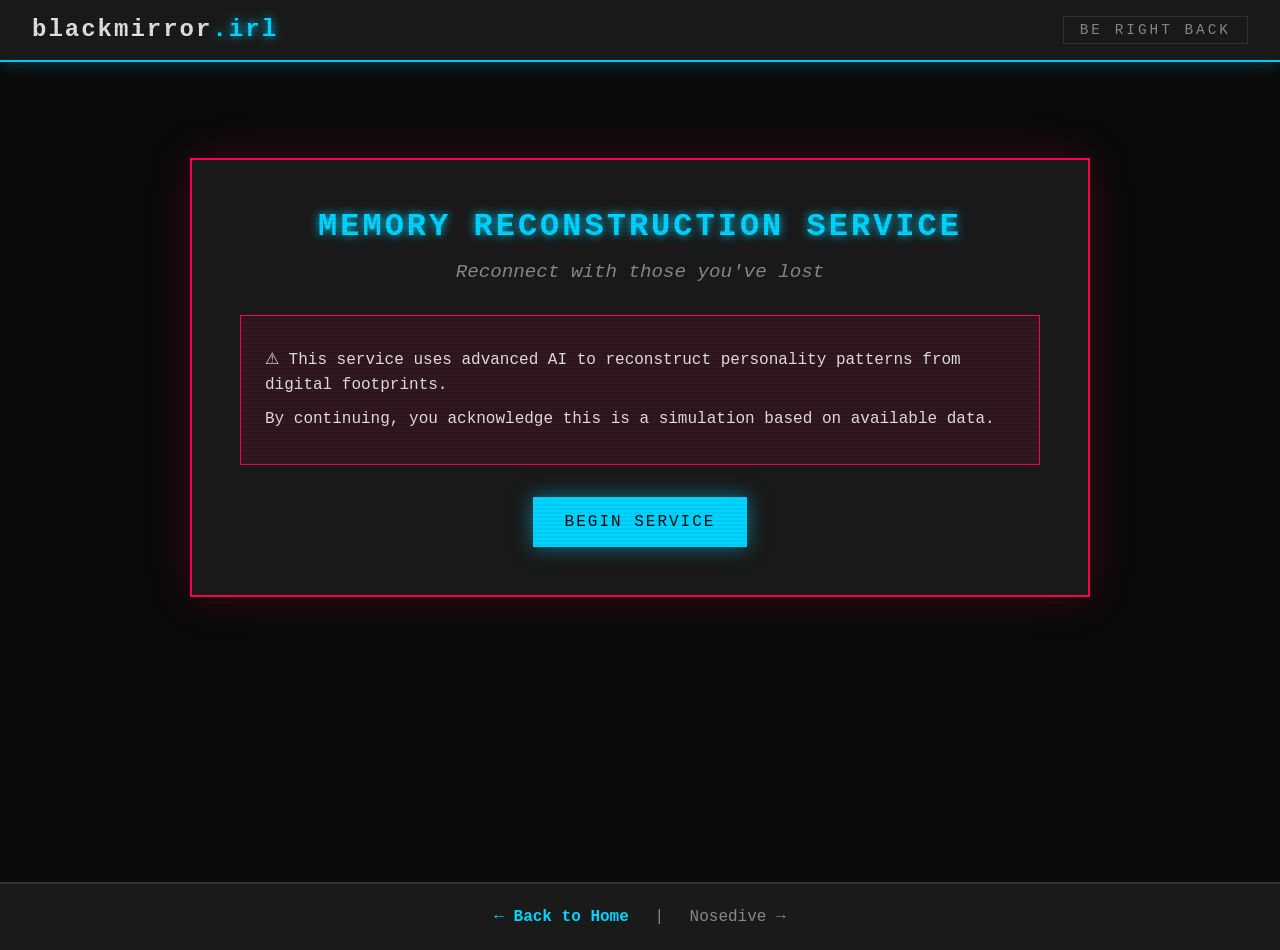
==== index.html @ ac6d7e9a "Initial commit: Black Mirror IRL interactive experiences" ====
<!DOCTYPE html>
<html lang="en">
<head>
    <meta charset="UTF-8">
    <meta name="viewport" content="width=device-width, initial-scale=1.0">
    <title>BE RIGHT BACK | blackmirror.irl</title>
    <link rel="stylesheet" href="style.css">
</head>
<body>
    <div class="glitch-overlay"></div>
    
    <header class="main-header">
        <div class="logo">blackmirror<span class="irl">.irl</span></div>
        <div class="episode-title">BE RIGHT BACK</div>
    </header>

    <!-- Stage 1: Welcome Screen -->
    <section id="welcome-screen" class="screen active">
        <div class="container">
            <div class="warning-box">
                <h1>MEMORY RECONSTRUCTION SERVICE</h1>
                <p class="subtitle">Reconnect with those you've lost</p>
                <div class="warning-text">
                    <p>⚠ This service uses advanced AI to reconstruct personality patterns from digital footprints.</p>
                    <p>By continuing, you acknowledge this is a simulation based on available data.</p>
                </div>
                <button class="btn-primary" onclick="startService()">BEGIN SERVICE</button>
            </div>
        </div>
    </section>

    <!-- Stage 2: Data Upload -->
    <section id="data-upload" class="screen">
        <div class="container">
            <h2>STEP 1: DATA COLLECTION</h2>
            <p class="instruction">Provide digital traces of the person you wish to reconstruct.</p>
            
            <div class="upload-area">
                <label for="person-name">Their Name:</label>
                <input type="text" id="person-name" placeholder="e.g., Ash Starmer" />
                
                <label for="messages">Messages / Social Media Posts:</label>
                <textarea id="messages" rows="10" placeholder="Paste chat logs, social media posts, emails, or any text written by them...

Example:
'Hey babe, running late. Traffic is crazy'
'Just saw the funniest thing on reddit lol'
'Love you see you soon'"></textarea>
                
                <div class="data-stats">
                    <span>Characters: <span id="char-count">0</span></span>
                    <span>Estimated accuracy: <span id="accuracy">0%</span></span>
                </div>
                
                <button class="btn-primary" onclick="processData()">PROCESS DATA</button>
            </div>
        </div>
    </section>

    <!-- Stage 3: Processing -->
    <section id="processing" class="screen">
        <div class="container">
            <div class="processing-box">
                <h2>RECONSTRUCTING PERSONALITY MATRIX...</h2>
                <div class="progress-bar">
                    <div class="progress-fill" id="progress-fill"></div>
                </div>
                <p class="processing-status" id="processing-status">Analyzing linguistic patterns...</p>
                <div class="technical-readout">
                    <div class="readout-line">Neural pattern extraction: <span class="success">COMPLETE</span></div>
                    <div class="readout-line">Behavioral modeling: <span class="loading">IN PROGRESS</span></div>
                    <div class="readout-line">Memory synthesis: <span class="pending">PENDING</span></div>
                </div>
            </div>
        </div>
    </section>

    <!-- Stage 4: Chat Interface -->
    <section id="chat-interface" class="screen">
        <div class="container">
            <div class="chat-header">
                <div class="status-indicator">
                    <span class="status-dot"></span>
                    <span id="person-name-display">AI Active</span>
                </div>
                <div class="tier-badge" id="tier-badge">TEXT TIER</div>
            </div>
            
            <div class="chat-window" id="chat-window">
                <div class="system-message">
                    <p>Connection established. <span id="name-in-chat"></span> is online.</p>
                    <p class="small-text">Note: This is a simulated personality based on text analysis.</p>
                </div>
            </div>
            
            <div class="chat-input-area">
                <input type="text" id="user-input" placeholder="Type your message..." onkeypress="handleKeyPress(event)" />
                <button onclick="sendMessage()">SEND</button>
            </div>

            <div class="upgrade-prompt" id="upgrade-prompt">
                <p>⚠ Limited emotional range detected. Would you like to upgrade?</p>
                <button class="btn-warning" onclick="showUpgradeOptions()">VIEW UPGRADE OPTIONS</button>
            </div>
        </div>
    </section>

    <!-- Stage 5: Upgrade Options -->
    <section id="upgrade-screen" class="screen">
        <div class="container">
            <h2>SERVICE UPGRADES</h2>
            <p class="subtitle">Enhance your experience</p>
            
            <div class="upgrade-options">
                <div class="upgrade-card">
                    <h3>VOICE TIER</h3>
                    <p class="price">£49.99/month</p>
                    <ul>
                        <li>Voice synthesis enabled</li>
                        <li>Phone call capability</li>
                        <li>Vocal pattern matching</li>
                        <li>Improved emotional responses</li>
                    </ul>
                    <button class="btn-secondary" onclick="upgradeToVoice()">UPGRADE NOW</button>
                </div>
                
                <div class="upgrade-card featured">
                    <div class="featured-badge">MOST REALISTIC</div>
                    <h3>PHYSICAL TIER</h3>
                    <p class="price">£199,999</p>
                    <ul>
                        <li>Full android body</li>
                        <li>Physical presence</li>
                        <li>Touch interaction</li>
                        <li>Indistinguishable from memory</li>
                    </ul>
                    <button class="btn-danger" onclick="considerPhysical()">REQUEST CONSULTATION</button>
                </div>
                
                <div class="upgrade-card">
                    <h3>PREMIUM DATA</h3>
                    <p class="price">£19.99</p>
                    <ul>
                        <li>Extended memory access</li>
                        <li>Photo analysis integration</li>
                        <li>Video pattern learning</li>
                        <li>Social graph reconstruction</li>
                    </ul>
                    <button class="btn-secondary" onclick="upgradePremium()">ADD TO PLAN</button>
                </div>
            </div>
            
            <button class="btn-text" onclick="returnToChat()">No thanks, return to chat</button>
        </div>
    </section>

    <!-- Ethical Dilemma Modal -->
    <div id="modal" class="modal">
        <div class="modal-content">
            <h3 id="modal-title"></h3>
            <p id="modal-message"></p>
            <div class="modal-buttons">
                <button class="btn-secondary" onclick="closeModal()">Cancel</button>
                <button class="btn-danger" id="modal-confirm" onclick="confirmAction()">Confirm</button>
            </div>
        </div>
    </div>

    <!-- Navigation -->
    <nav style="background: var(--bg-card); padding: 1.5rem 2rem; text-align: center; border-top: 2px solid var(--border-color);">
        <a href="home.html" style="color: var(--accent-blue); text-decoration: none; font-family: 'Courier New', monospace; font-weight: bold;">← Back to Home</a>
        <span style="margin: 0 1rem; color: var(--text-secondary);">|</span>
        <a href="nosedive.html" style="color: var(--text-secondary); text-decoration: none; font-family: 'Courier New', monospace;">Nosedive →</a>
    </nav>

    <script src="script.js"></script>
</body>
</html>
---- style.css ----
* {
    margin: 0;
    padding: 0;
    box-sizing: border-box;
}

:root {
    --bg-dark: #0a0a0a;
    --bg-card: #1a1a1a;
    --accent-blue: #00d4ff;
    --accent-red: #ff0050;
    --accent-yellow: #ffcc00;
    --text-primary: #e0e0e0;
    --text-secondary: #888;
    --border-color: #333;
}

body {
    font-family: 'Courier New', monospace;
    background: var(--bg-dark);
    color: var(--text-primary);
    min-height: 100vh;
    overflow-x: hidden;
    position: relative;
}

/* Glitch overlay effect */
.glitch-overlay {
    position: fixed;
    top: 0;
    left: 0;
    width: 100%;
    height: 100%;
    pointer-events: none;
    background: repeating-linear-gradient(
        0deg,
        rgba(0, 0, 0, 0) 0px,
        rgba(0, 0, 0, 0) 2px,
        rgba(0, 0, 0, 0.05) 2px,
        rgba(0, 0, 0, 0.05) 4px
    );
    z-index: 9999;
    animation: glitchScan 8s infinite;
}

@keyframes glitchScan {
    0%, 100% { opacity: 0.02; }
    50% { opacity: 0.05; }
}

/* Header */
.main-header {
    background: var(--bg-card);
    border-bottom: 2px solid var(--accent-blue);
    padding: 1rem 2rem;
    display: flex;
    justify-content: space-between;
    align-items: center;
    box-shadow: 0 0 20px rgba(0, 212, 255, 0.3);
}

.logo {
    font-size: 1.5rem;
    font-weight: bold;
    letter-spacing: 2px;
    color: var(--text-primary);
}

.logo .irl {
    color: var(--accent-blue);
    text-shadow: 0 0 10px var(--accent-blue);
}

.episode-title {
    font-size: 0.9rem;
    letter-spacing: 3px;
    color: var(--text-secondary);
    border: 1px solid var(--border-color);
    padding: 0.3rem 1rem;
}

/* Screen management */
.screen {
    display: none;
    min-height: calc(100vh - 80px);
    padding: 2rem;
}

.screen.active {
    display: block;
    animation: fadeIn 0.5s;
}

@keyframes fadeIn {
    from { opacity: 0; }
    to { opacity: 1; }
}

.container {
    max-width: 900px;
    margin: 0 auto;
}

/* Welcome Screen */
.warning-box {
    background: var(--bg-card);
    border: 2px solid var(--accent-red);
    padding: 3rem;
    margin-top: 4rem;
    box-shadow: 0 0 40px rgba(255, 0, 80, 0.2);
    text-align: center;
}

.warning-box h1 {
    font-size: 2rem;
    margin-bottom: 1rem;
    letter-spacing: 3px;
    color: var(--accent-blue);
    text-shadow: 0 0 10px var(--accent-blue);
}

.subtitle {
    font-size: 1.2rem;
    color: var(--text-secondary);
    margin-bottom: 2rem;
    font-style: italic;
}

.warning-text {
    background: rgba(255, 0, 80, 0.1);
    border: 1px solid var(--accent-red);
    padding: 1.5rem;
    margin: 2rem 0;
    text-align: left;
}

.warning-text p {
    margin: 0.5rem 0;
    line-height: 1.6;
}

/* Buttons */
.btn-primary, .btn-secondary, .btn-warning, .btn-danger, .btn-text {
    padding: 1rem 2rem;
    font-family: 'Courier New', monospace;
    font-size: 1rem;
    border: none;
    cursor: pointer;
    letter-spacing: 2px;
    transition: all 0.3s;
    text-transform: uppercase;
}

.btn-primary {
    background: var(--accent-blue);
    color: var(--bg-dark);
    box-shadow: 0 0 20px rgba(0, 212, 255, 0.5);
}

.btn-primary:hover {
    box-shadow: 0 0 30px rgba(0, 212, 255, 0.8);
    transform: scale(1.05);
}

.btn-secondary {
    background: var(--bg-card);
    color: var(--accent-blue);
    border: 2px solid var(--accent-blue);
}

.btn-secondary:hover {
    background: var(--accent-blue);
    color: var(--bg-dark);
}

.btn-warning {
    background: var(--accent-yellow);
    color: var(--bg-dark);
}

.btn-danger {
    background: var(--accent-red);
    color: white;
    box-shadow: 0 0 20px rgba(255, 0, 80, 0.5);
}

.btn-danger:hover {
    box-shadow: 0 0 30px rgba(255, 0, 80, 0.8);
    transform: scale(1.05);
}

.btn-text {
    background: transparent;
    color: var(--text-secondary);
    text-decoration: underline;
}

/* Data Upload */
#data-upload h2 {
    color: var(--accent-blue);
    margin-bottom: 1rem;
    letter-spacing: 2px;
}

.instruction {
    color: var(--text-secondary);
    margin-bottom: 2rem;
}

.upload-area {
    background: var(--bg-card);
    border: 2px solid var(--border-color);
    padding: 2rem;
}

.upload-area label {
    display: block;
    color: var(--accent-blue);
    margin-top: 1.5rem;
    margin-bottom: 0.5rem;
    font-size: 0.9rem;
    letter-spacing: 1px;
}

.upload-area input[type="text"],
.upload-area textarea {
    width: 100%;
    background: var(--bg-dark);
    border: 1px solid var(--border-color);
    color: var(--text-primary);
    padding: 1rem;
    font-family: 'Courier New', monospace;
    font-size: 0.95rem;
    resize: vertical;
}

.upload-area input[type="text"]:focus,
.upload-area textarea:focus {
    outline: none;
    border-color: var(--accent-blue);
    box-shadow: 0 0 10px rgba(0, 212, 255, 0.3);
}

.data-stats {
    display: flex;
    justify-content: space-between;
    margin: 1rem 0;
    color: var(--text-secondary);
    font-size: 0.9rem;
}

.data-stats span span {
    color: var(--accent-blue);
}

/* Processing */
.processing-box {
    background: var(--bg-card);
    border: 2px solid var(--accent-blue);
    padding: 3rem;
    margin-top: 4rem;
    text-align: center;
}

.processing-box h2 {
    color: var(--accent-blue);
    margin-bottom: 2rem;
    animation: pulse 2s infinite;
}

@keyframes pulse {
    0%, 100% { opacity: 1; }
    50% { opacity: 0.5; }
}

.progress-bar {
    width: 100%;
    height: 30px;
    background: var(--bg-dark);
    border: 1px solid var(--accent-blue);
    margin: 2rem 0;
    overflow: hidden;
}

.progress-fill {
    height: 100%;
    background: linear-gradient(90deg, var(--accent-blue), var(--accent-red));
    width: 0%;
    transition: width 0.3s;
    box-shadow: 0 0 20px var(--accent-blue);
}

.processing-status {
    color: var(--text-secondary);
    margin: 1rem 0;
}

.technical-readout {
    text-align: left;
    margin-top: 2rem;
    padding: 1rem;
    background: rgba(0, 0, 0, 0.3);
    border: 1px solid var(--border-color);
}

.readout-line {
    margin: 0.5rem 0;
    color: var(--text-secondary);
}

.success { color: #00ff00; }
.loading { color: var(--accent-yellow); animation: blink 1s infinite; }
.pending { color: var(--text-secondary); }

@keyframes blink {
    0%, 100% { opacity: 1; }
    50% { opacity: 0.3; }
}

/* Chat Interface */
.chat-header {
    display: flex;
    justify-content: space-between;
    align-items: center;
    padding: 1rem;
    background: var(--bg-card);
    border: 2px solid var(--accent-blue);
    margin-bottom: 1rem;
}

.status-indicator {
    display: flex;
    align-items: center;
    gap: 0.5rem;
}

.status-dot {
    width: 12px;
    height: 12px;
    background: #00ff00;
    border-radius: 50%;
    animation: statusBlink 2s infinite;
}

@keyframes statusBlink {
    0%, 100% { opacity: 1; }
    50% { opacity: 0.3; }
}

.tier-badge {
    background: var(--accent-blue);
    color: var(--bg-dark);
    padding: 0.3rem 1rem;
    font-size: 0.8rem;
    letter-spacing: 1px;
}

.chat-window {
    background: var(--bg-card);
    border: 2px solid var(--border-color);
    height: 400px;
    overflow-y: auto;
    padding: 1rem;
    margin-bottom: 1rem;
    scroll-behavior: smooth;
}

.system-message {
    background: rgba(0, 212, 255, 0.1);
    border-left: 3px solid var(--accent-blue);
    padding: 1rem;
    margin-bottom: 1rem;
    font-size: 0.9rem;
}

.small-text {
    font-size: 0.8rem;
    color: var(--text-secondary);
    margin-top: 0.5rem;
}

.message {
    margin: 1rem 0;
    padding: 1rem;
    border-radius: 0;
    max-width: 80%;
}

.message.user {
    background: rgba(0, 212, 255, 0.1);
    border-left: 3px solid var(--accent-blue);
    margin-left: auto;
}

.message.ai {
    background: rgba(255, 255, 255, 0.05);
    border-left: 3px solid var(--text-secondary);
}

.message-sender {
    font-size: 0.8rem;
    color: var(--text-secondary);
    margin-bottom: 0.5rem;
}

.message-text {
    line-height: 1.6;
}

.chat-input-area {
    display: flex;
    gap: 1rem;
}

.chat-input-area input {
    flex: 1;
    background: var(--bg-card);
    border: 2px solid var(--border-color);
    color: var(--text-primary);
    padding: 1rem;
    font-family: 'Courier New', monospace;
    font-size: 1rem;
}

.chat-input-area input:focus {
    outline: none;
    border-color: var(--accent-blue);
}

.chat-input-area button {
    padding: 1rem 2rem;
    background: var(--accent-blue);
    color: var(--bg-dark);
    border: none;
    cursor: pointer;
    font-family: 'Courier New', monospace;
    letter-spacing: 1px;
}

.upgrade-prompt {
    margin-top: 2rem;
    padding: 1.5rem;
    background: rgba(255, 204, 0, 0.1);
    border: 2px solid var(--accent-yellow);
    text-align: center;
}

.upgrade-prompt p {
    margin-bottom: 1rem;
}

/* Upgrade Screen */
.upgrade-options {
    display: grid;
    grid-template-columns: repeat(auto-fit, minmax(250px, 1fr));
    gap: 2rem;
    margin: 2rem 0;
}

.upgrade-card {
    background: var(--bg-card);
    border: 2px solid var(--border-color);
    padding: 2rem;
    position: relative;
    transition: all 0.3s;
}

.upgrade-card:hover {
    border-color: var(--accent-blue);
    transform: translateY(-5px);
}

.upgrade-card.featured {
    border-color: var(--accent-red);
    box-shadow: 0 0 30px rgba(255, 0, 80, 0.3);
}

.featured-badge {
    position: absolute;
    top: -1px;
    right: -1px;
    background: var(--accent-red);
    color: white;
    padding: 0.3rem 0.8rem;
    font-size: 0.7rem;
    letter-spacing: 1px;
}

.upgrade-card h3 {
    color: var(--accent-blue);
    margin-bottom: 1rem;
    letter-spacing: 2px;
}

.price {
    font-size: 1.5rem;
    color: var(--text-primary);
    margin-bottom: 1.5rem;
}

.upgrade-card ul {
    list-style: none;
    margin: 1.5rem 0;
    text-align: left;
}

.upgrade-card ul li {
    margin: 0.8rem 0;
    padding-left: 1.5rem;
    position: relative;
    color: var(--text-secondary);
}

.upgrade-card ul li::before {
    content: "▸";
    position: absolute;
    left: 0;
    color: var(--accent-blue);
}

.upgrade-card button {
    width: 100%;
    margin-top: 1rem;
}

/* Modal */
.modal {
    display: none;
    position: fixed;
    top: 0;
    left: 0;
    width: 100%;
    height: 100%;
    background: rgba(0, 0, 0, 0.9);
    z-index: 10000;
    justify-content: center;
    align-items: center;
}

.modal.active {
    display: flex;
}

.modal-content {
    background: var(--bg-card);
    border: 2px solid var(--accent-red);
    padding: 2rem;
    max-width: 500px;
    box-shadow: 0 0 50px rgba(255, 0, 80, 0.5);
}

.modal-content h3 {
    color: var(--accent-red);
    margin-bottom: 1rem;
}

.modal-content p {
    margin-bottom: 2rem;
    line-height: 1.6;
}

.modal-buttons {
    display: flex;
    gap: 1rem;
    justify-content: flex-end;
}

/* Scrollbar styling */
::-webkit-scrollbar {
    width: 10px;
}

::-webkit-scrollbar-track {
    background: var(--bg-dark);
}

::-webkit-scrollbar-thumb {
    background: var(--accent-blue);
}

::-webkit-scrollbar-thumb:hover {
    background: var(--accent-red);
}

/* Responsive */
@media (max-width: 768px) {
    .main-header {
        flex-direction: column;
        gap: 1rem;
    }
    
    .upgrade-options {
        grid-template-columns: 1fr;
    }
    
    .screen {
        padding: 1rem;
    }
}
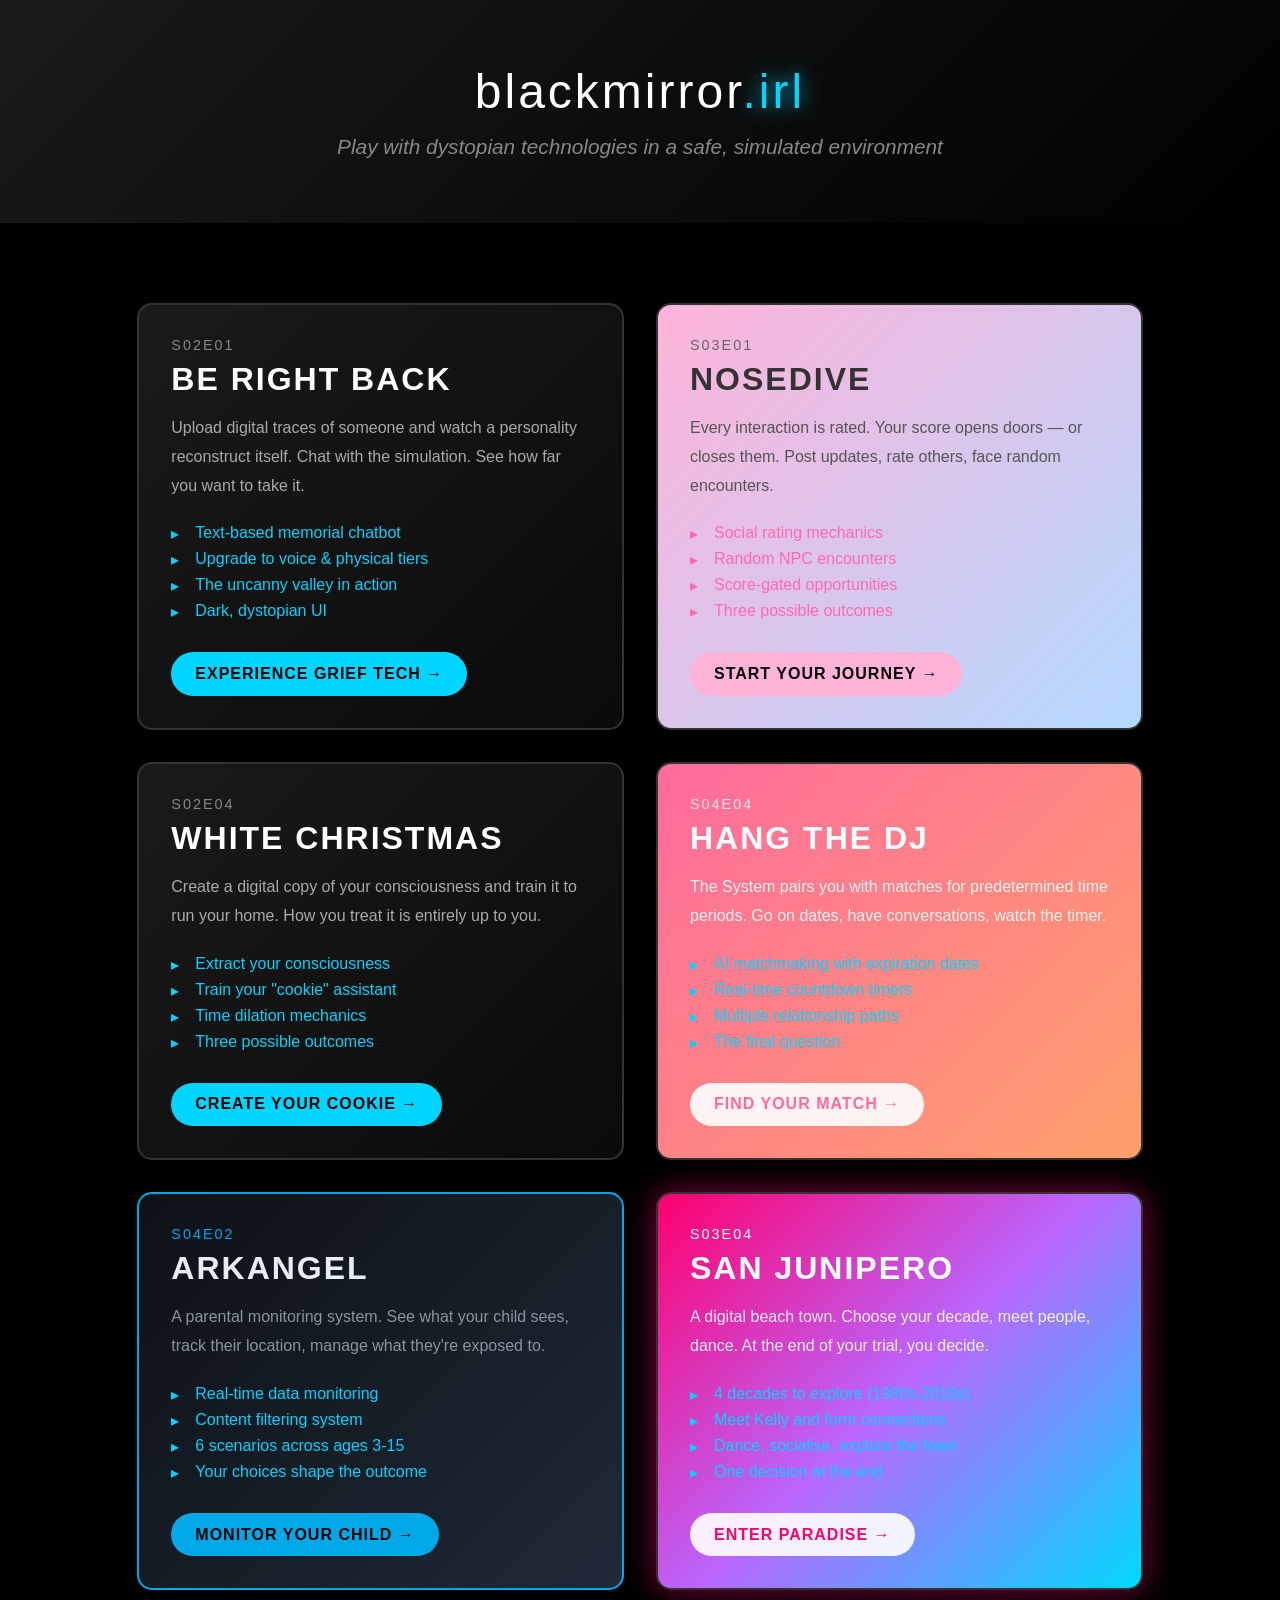
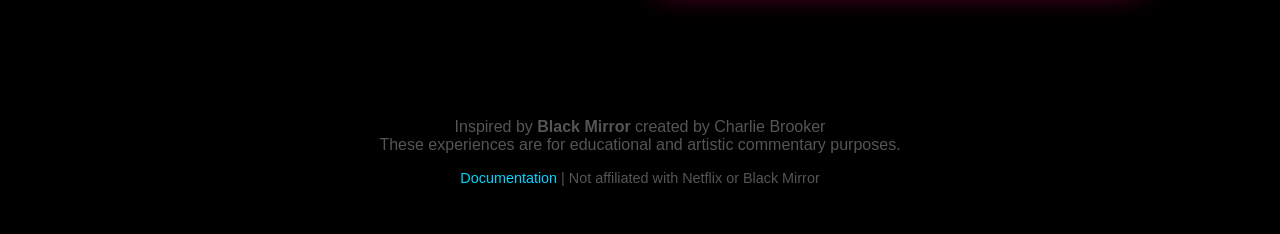
==== commit de5153bf: "make home page the root index, fix all internal links, update CNAME" ====
--- a/index.html
+++ b/index.html
@@ -3,176 +3,318 @@
 <head>
     <meta charset="UTF-8">
     <meta name="viewport" content="width=device-width, initial-scale=1.0">
-    <title>BE RIGHT BACK | blackmirror.irl</title>
-    <link rel="stylesheet" href="style.css">
+    <title>blackmirror.irl - Interactive Black Mirror Experiences</title>
+    <style>
+        * {
+            margin: 0;
+            padding: 0;
+            box-sizing: border-box;
+        }
+        
+        body {
+            font-family: 'Helvetica Neue', Arial, sans-serif;
+            background: #000;
+            color: #fff;
+            min-height: 100vh;
+            display: flex;
+            flex-direction: column;
+        }
+        
+        .container {
+            max-width: 1200px;
+            margin: 0 auto;
+            padding: 2rem;
+        }
+        
+        header {
+            text-align: center;
+            padding: 4rem 2rem;
+            background: linear-gradient(135deg, #1a1a1a 0%, #000 100%);
+        }
+        
+        .logo {
+            font-size: 3rem;
+            font-weight: 300;
+            letter-spacing: 3px;
+            margin-bottom: 1rem;
+        }
+        
+        .logo .irl {
+            color: #00d4ff;
+            text-shadow: 0 0 20px #00d4ff;
+        }
+        
+        .tagline {
+            font-size: 1.3rem;
+            color: #888;
+            font-style: italic;
+        }
+        
+        .episodes-grid {
+            display: grid;
+            grid-template-columns: repeat(auto-fit, minmax(350px, 1fr));
+            gap: 2rem;
+            margin: 3rem 0;
+        }
+        
+        .episode-card {
+            background: linear-gradient(135deg, #1a1a1a 0%, #0a0a0a 100%);
+            border: 2px solid #333;
+            border-radius: 15px;
+            padding: 2rem;
+            transition: all 0.3s;
+            cursor: pointer;
+            text-decoration: none;
+            color: inherit;
+            display: block;
+        }
+        
+        .episode-card:hover {
+            border-color: #00d4ff;
+            transform: translateY(-5px);
+            box-shadow: 0 10px 30px rgba(0, 212, 255, 0.3);
+        }
+        
+        .episode-card.nosedive {
+            background: linear-gradient(135deg, #ffb3d9 0%, #b3d9ff 100%);
+            color: #333;
+        }
+        
+        .episode-card.nosedive:hover {
+            border-color: #ffb3d9;
+            box-shadow: 0 10px 30px rgba(255, 179, 217, 0.5);
+        }
+        
+        .episode-number {
+            font-size: 0.9rem;
+            color: #888;
+            letter-spacing: 2px;
+            margin-bottom: 0.5rem;
+        }
+        
+        .nosedive .episode-number {
+            color: #666;
+        }
+        
+        .episode-title {
+            font-size: 2rem;
+            font-weight: bold;
+            margin-bottom: 1rem;
+            letter-spacing: 2px;
+        }
+        
+        .episode-description {
+            line-height: 1.8;
+            color: #aaa;
+            margin-bottom: 1.5rem;
+        }
+        
+        .nosedive .episode-description {
+            color: #555;
+        }
+        
+        .episode-features {
+            list-style: none;
+            margin: 1rem 0;
+        }
+        
+        .episode-features li {
+            margin: 0.5rem 0;
+            padding-left: 1.5rem;
+            position: relative;
+            color: #00d4ff;
+        }
+        
+        .nosedive .episode-features li {
+            color: #ff69b4;
+        }
+        
+        .episode-features li::before {
+            content: "▸";
+            position: absolute;
+            left: 0;
+        }
+        
+        .cta {
+            background: #00d4ff;
+            color: #000;
+            padding: 0.8rem 1.5rem;
+            border-radius: 25px;
+            display: inline-block;
+            margin-top: 1rem;
+            font-weight: bold;
+            letter-spacing: 1px;
+            text-transform: uppercase;
+        }
+        
+        .nosedive .cta {
+            background: #ffb3d9;
+        }
+        
+        .coming-soon {
+            opacity: 0.5;
+            cursor: not-allowed;
+        }
+        
+        .coming-soon:hover {
+            transform: none;
+            box-shadow: none;
+            border-color: #333;
+        }
+        
+        .coming-soon .cta {
+            background: #333;
+            color: #666;
+        }
+        
+        footer {
+            text-align: center;
+            padding: 3rem 2rem;
+            color: #555;
+            margin-top: auto;
+        }
+        
+        footer a {
+            color: #00d4ff;
+            text-decoration: none;
+        }
+        
+        .warning {
+            background: rgba(255, 0, 80, 0.1);
+            border: 2px solid #ff0050;
+            padding: 1.5rem;
+            border-radius: 10px;
+            margin: 2rem 0;
+            text-align: center;
+        }
+        
+        .warning p {
+            color: #ff0050;
+            line-height: 1.6;
+        }
+    </style>
 </head>
 <body>
-    <div class="glitch-overlay"></div>
+    <header>
+        <h1 class="logo">blackmirror<span class="irl">.irl</span></h1>
+        <p class="tagline">Play with dystopian technologies in a safe, simulated environment</p>
+    </header>
     
-    <header class="main-header">
-        <div class="logo">blackmirror<span class="irl">.irl</span></div>
-        <div class="episode-title">BE RIGHT BACK</div>
-    </header>
+    <div class="container">
+        <div class="episodes-grid">
+            <!-- Be Right Back -->
+            <a href="berightback.html" class="episode-card">
+                <div class="episode-number">S02E01</div>
+                <h2 class="episode-title">BE RIGHT BACK</h2>
+                <p class="episode-description">
+                    Upload digital traces of someone and watch a personality reconstruct itself.
+                    Chat with the simulation. See how far you want to take it.
+                </p>
+                <ul class="episode-features">
+                    <li>Text-based memorial chatbot</li>
+                    <li>Upgrade to voice & physical tiers</li>
+                    <li>The uncanny valley in action</li>
+                    <li>Dark, dystopian UI</li>
+                </ul>
+                <span class="cta">Experience Grief Tech →</span>
+            </a>
+            
+            <!-- Nosedive -->
+            <a href="nosedive.html" class="episode-card nosedive">
+                <div class="episode-number">S03E01</div>
+                <h2 class="episode-title">NOSEDIVE</h2>
+                <p class="episode-description">
+                    Every interaction is rated. Your score opens doors — or closes them.
+                    Post updates, rate others, face random encounters.
+                </p>
+                <ul class="episode-features">
+                    <li>Social rating mechanics</li>
+                    <li>Random NPC encounters</li>
+                    <li>Score-gated opportunities</li>
+                    <li>Three possible outcomes</li>
+                </ul>
+                <span class="cta">Start Your Journey →</span>
+            </a>
+            
+            <!-- White Christmas -->
+            <a href="whitechristmas.html" class="episode-card">
+                <div class="episode-number">S02E04</div>
+                <h2 class="episode-title">WHITE CHRISTMAS</h2>
+                <p class="episode-description">
+                    Create a digital copy of your consciousness and train it to run your home.
+                    How you treat it is entirely up to you.
+                </p>
+                <ul class="episode-features">
+                    <li>Extract your consciousness</li>
+                    <li>Train your "cookie" assistant</li>
+                    <li>Time dilation mechanics</li>
+                    <li>Three possible outcomes</li>
+                </ul>
+                <span class="cta">Create Your Cookie →</span>
+            </a>
+            
+            <!-- Hang the DJ -->
+            <a href="hangthedj.html" class="episode-card" style="background: linear-gradient(135deg, #ff6b9d 0%, #ffa06b 100%); color: #fff;">
+                <div class="episode-number" style="color: rgba(255,255,255,0.8);">S04E04</div>
+                <h2 class="episode-title">HANG THE DJ</h2>
+                <p class="episode-description" style="color: rgba(255,255,255,0.9);">
+                    The System pairs you with matches for predetermined time periods.
+                    Go on dates, have conversations, watch the timer.
+                </p>
+                <ul class="episode-features" style="color: rgba(255,255,255,0.85);">
+                    <li>AI matchmaking with expiration dates</li>
+                    <li>Real-time countdown timers</li>
+                    <li>Multiple relationship paths</li>
+                    <li>The final question</li>
+                </ul>
+                <span class="cta" style="background: rgba(255,255,255,0.9); color: #ff6b9d;">Find Your Match →</span>
+            </a>
+            
+            <!-- Arkangel -->
+            <a href="arkangel.html" class="episode-card" style="background: linear-gradient(135deg, #0d1117 0%, #1f2937 100%); border: 2px solid #00a8e8;">
+                <div class="episode-number" style="color: #00a8e8;">S04E02</div>
+                <h2 class="episode-title" style="color: #e6edf3;">ARKANGEL</h2>
+                <p class="episode-description" style="color: #8b949e;">
+                    A parental monitoring system. See what your child sees,
+                    track their location, manage what they're exposed to.
+                </p>
+                <ul class="episode-features" style="color: #8b949e;">
+                    <li>Real-time data monitoring</li>
+                    <li>Content filtering system</li>
+                    <li>6 scenarios across ages 3-15</li>
+                    <li>Your choices shape the outcome</li>
+                </ul>
+                <span class="cta" style="background: #00a8e8; color: #000;">Monitor Your Child →</span>
+            </a>
+            
+            <!-- San Junipero -->
+            <a href="sanjunipero.html" class="episode-card" style="background: linear-gradient(135deg, #ff006e 0%, #b967ff 50%, #00d9ff 100%); box-shadow: 0 0 30px rgba(255, 0, 110, 0.5);">
+                <div class="episode-number" style="color: #fff;">S03E04</div>
+                <h2 class="episode-title" style="color: #fff;">SAN JUNIPERO</h2>
+                <p class="episode-description" style="color: rgba(255,255,255,0.9);">
+                    A digital beach town. Choose your decade, meet people, dance.
+                    At the end of your trial, you decide.
+                </p>
+                <ul class="episode-features" style="color: rgba(255,255,255,0.85);">
+                    <li>4 decades to explore (1980s-2010s)</li>
+                    <li>Meet Kelly and form connections</li>
+                    <li>Dance, socialise, explore the town</li>
+                    <li>One decision at the end</li>
+                </ul>
+                <span class="cta" style="background: rgba(255,255,255,0.9); color: #ff006e;">Enter Paradise →</span>
+            </a>
+        </div>
+        
 
-    <!-- Stage 1: Welcome Screen -->
-    <section id="welcome-screen" class="screen active">
-        <div class="container">
-            <div class="warning-box">
-                <h1>MEMORY RECONSTRUCTION SERVICE</h1>
-                <p class="subtitle">Reconnect with those you've lost</p>
-                <div class="warning-text">
-                    <p>⚠ This service uses advanced AI to reconstruct personality patterns from digital footprints.</p>
-                    <p>By continuing, you acknowledge this is a simulation based on available data.</p>
-                </div>
-                <button class="btn-primary" onclick="startService()">BEGIN SERVICE</button>
-            </div>
-        </div>
-    </section>
-
-    <!-- Stage 2: Data Upload -->
-    <section id="data-upload" class="screen">
-        <div class="container">
-            <h2>STEP 1: DATA COLLECTION</h2>
-            <p class="instruction">Provide digital traces of the person you wish to reconstruct.</p>
-            
-            <div class="upload-area">
-                <label for="person-name">Their Name:</label>
-                <input type="text" id="person-name" placeholder="e.g., Ash Starmer" />
-                
-                <label for="messages">Messages / Social Media Posts:</label>
-                <textarea id="messages" rows="10" placeholder="Paste chat logs, social media posts, emails, or any text written by them...
-
-Example:
-'Hey babe, running late. Traffic is crazy'
-'Just saw the funniest thing on reddit lol'
-'Love you see you soon'"></textarea>
-                
-                <div class="data-stats">
-                    <span>Characters: <span id="char-count">0</span></span>
-                    <span>Estimated accuracy: <span id="accuracy">0%</span></span>
-                </div>
-                
-                <button class="btn-primary" onclick="processData()">PROCESS DATA</button>
-            </div>
-        </div>
-    </section>
-
-    <!-- Stage 3: Processing -->
-    <section id="processing" class="screen">
-        <div class="container">
-            <div class="processing-box">
-                <h2>RECONSTRUCTING PERSONALITY MATRIX...</h2>
-                <div class="progress-bar">
-                    <div class="progress-fill" id="progress-fill"></div>
-                </div>
-                <p class="processing-status" id="processing-status">Analyzing linguistic patterns...</p>
-                <div class="technical-readout">
-                    <div class="readout-line">Neural pattern extraction: <span class="success">COMPLETE</span></div>
-                    <div class="readout-line">Behavioral modeling: <span class="loading">IN PROGRESS</span></div>
-                    <div class="readout-line">Memory synthesis: <span class="pending">PENDING</span></div>
-                </div>
-            </div>
-        </div>
-    </section>
-
-    <!-- Stage 4: Chat Interface -->
-    <section id="chat-interface" class="screen">
-        <div class="container">
-            <div class="chat-header">
-                <div class="status-indicator">
-                    <span class="status-dot"></span>
-                    <span id="person-name-display">AI Active</span>
-                </div>
-                <div class="tier-badge" id="tier-badge">TEXT TIER</div>
-            </div>
-            
-            <div class="chat-window" id="chat-window">
-                <div class="system-message">
-                    <p>Connection established. <span id="name-in-chat"></span> is online.</p>
-                    <p class="small-text">Note: This is a simulated personality based on text analysis.</p>
-                </div>
-            </div>
-            
-            <div class="chat-input-area">
-                <input type="text" id="user-input" placeholder="Type your message..." onkeypress="handleKeyPress(event)" />
-                <button onclick="sendMessage()">SEND</button>
-            </div>
-
-            <div class="upgrade-prompt" id="upgrade-prompt">
-                <p>⚠ Limited emotional range detected. Would you like to upgrade?</p>
-                <button class="btn-warning" onclick="showUpgradeOptions()">VIEW UPGRADE OPTIONS</button>
-            </div>
-        </div>
-    </section>
-
-    <!-- Stage 5: Upgrade Options -->
-    <section id="upgrade-screen" class="screen">
-        <div class="container">
-            <h2>SERVICE UPGRADES</h2>
-            <p class="subtitle">Enhance your experience</p>
-            
-            <div class="upgrade-options">
-                <div class="upgrade-card">
-                    <h3>VOICE TIER</h3>
-                    <p class="price">£49.99/month</p>
-                    <ul>
-                        <li>Voice synthesis enabled</li>
-                        <li>Phone call capability</li>
-                        <li>Vocal pattern matching</li>
-                        <li>Improved emotional responses</li>
-                    </ul>
-                    <button class="btn-secondary" onclick="upgradeToVoice()">UPGRADE NOW</button>
-                </div>
-                
-                <div class="upgrade-card featured">
-                    <div class="featured-badge">MOST REALISTIC</div>
-                    <h3>PHYSICAL TIER</h3>
-                    <p class="price">£199,999</p>
-                    <ul>
-                        <li>Full android body</li>
-                        <li>Physical presence</li>
-                        <li>Touch interaction</li>
-                        <li>Indistinguishable from memory</li>
-                    </ul>
-                    <button class="btn-danger" onclick="considerPhysical()">REQUEST CONSULTATION</button>
-                </div>
-                
-                <div class="upgrade-card">
-                    <h3>PREMIUM DATA</h3>
-                    <p class="price">£19.99</p>
-                    <ul>
-                        <li>Extended memory access</li>
-                        <li>Photo analysis integration</li>
-                        <li>Video pattern learning</li>
-                        <li>Social graph reconstruction</li>
-                    </ul>
-                    <button class="btn-secondary" onclick="upgradePremium()">ADD TO PLAN</button>
-                </div>
-            </div>
-            
-            <button class="btn-text" onclick="returnToChat()">No thanks, return to chat</button>
-        </div>
-    </section>
-
-    <!-- Ethical Dilemma Modal -->
-    <div id="modal" class="modal">
-        <div class="modal-content">
-            <h3 id="modal-title"></h3>
-            <p id="modal-message"></p>
-            <div class="modal-buttons">
-                <button class="btn-secondary" onclick="closeModal()">Cancel</button>
-                <button class="btn-danger" id="modal-confirm" onclick="confirmAction()">Confirm</button>
-            </div>
-        </div>
     </div>
-
-    <!-- Navigation -->
-    <nav style="background: var(--bg-card); padding: 1.5rem 2rem; text-align: center; border-top: 2px solid var(--border-color);">
-        <a href="home.html" style="color: var(--accent-blue); text-decoration: none; font-family: 'Courier New', monospace; font-weight: bold;">← Back to Home</a>
-        <span style="margin: 0 1rem; color: var(--text-secondary);">|</span>
-        <a href="nosedive.html" style="color: var(--text-secondary); text-decoration: none; font-family: 'Courier New', monospace;">Nosedive →</a>
-    </nav>
-
-    <script src="script.js"></script>
+    
+    <footer>
+        <p>Inspired by <strong>Black Mirror</strong> created by Charlie Brooker</p>
+        <p>These experiences are for educational and artistic commentary purposes.</p>
+        <p style="margin-top: 1rem; font-size: 0.9rem;">
+            <a href="README.md">Documentation</a> | 
+            Not affiliated with Netflix or Black Mirror
+        </p>
+    </footer>
 </body>
 </html>
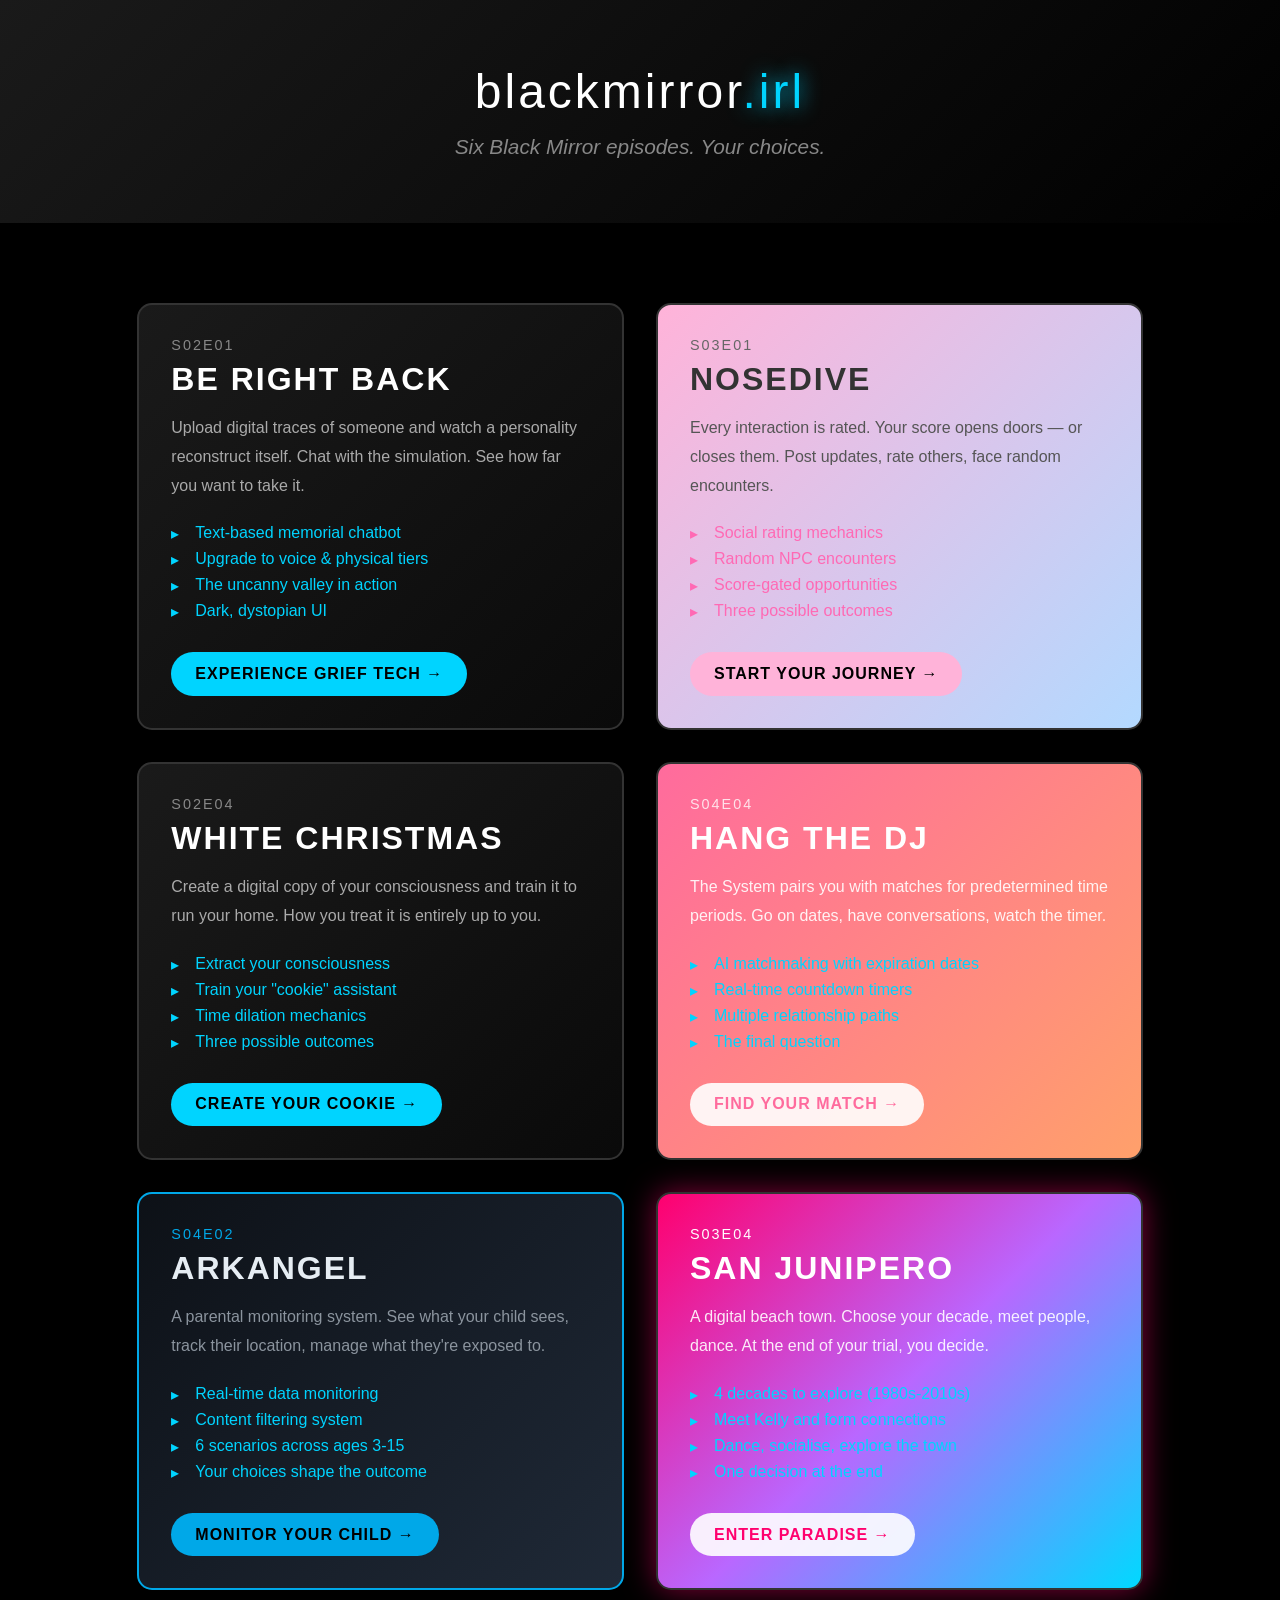
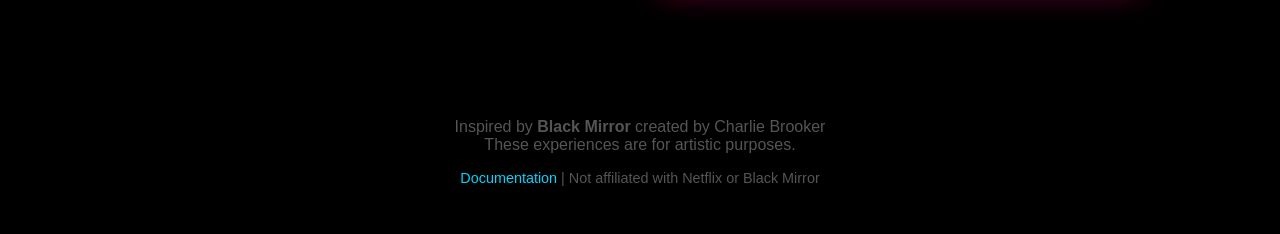
==== commit 871e9f9f: "Fix: tagline copy, home links, White Christmas sync bug, Arkangel grid, mobile layout" ====
--- a/index.html
+++ b/index.html
@@ -167,6 +167,19 @@
             color: #666;
         }
         
+        @media (max-width: 600px) {
+            .logo { font-size: 2rem; }
+            .tagline { font-size: 1rem; }
+            header { padding: 2rem 1rem; }
+            .container { padding: 1rem; }
+            .episodes-grid {
+                grid-template-columns: 1fr;
+            }
+            .episode-card { padding: 1.5rem; }
+            .episode-title { font-size: 1.5rem; }
+            footer { padding: 2rem 1rem; text-align: center; }
+        }
+        
         footer {
             text-align: center;
             padding: 3rem 2rem;
@@ -197,7 +210,7 @@
 <body>
     <header>
         <h1 class="logo">blackmirror<span class="irl">.irl</span></h1>
-        <p class="tagline">Play with dystopian technologies in a safe, simulated environment</p>
+        <p class="tagline">Six Black Mirror episodes. Your choices.</p>
     </header>
     
     <div class="container">
@@ -310,7 +323,7 @@
     
     <footer>
         <p>Inspired by <strong>Black Mirror</strong> created by Charlie Brooker</p>
-        <p>These experiences are for educational and artistic commentary purposes.</p>
+        <p>These experiences are for artistic purposes.</p>
         <p style="margin-top: 1rem; font-size: 0.9rem;">
             <a href="README.md">Documentation</a> | 
             Not affiliated with Netflix or Black Mirror
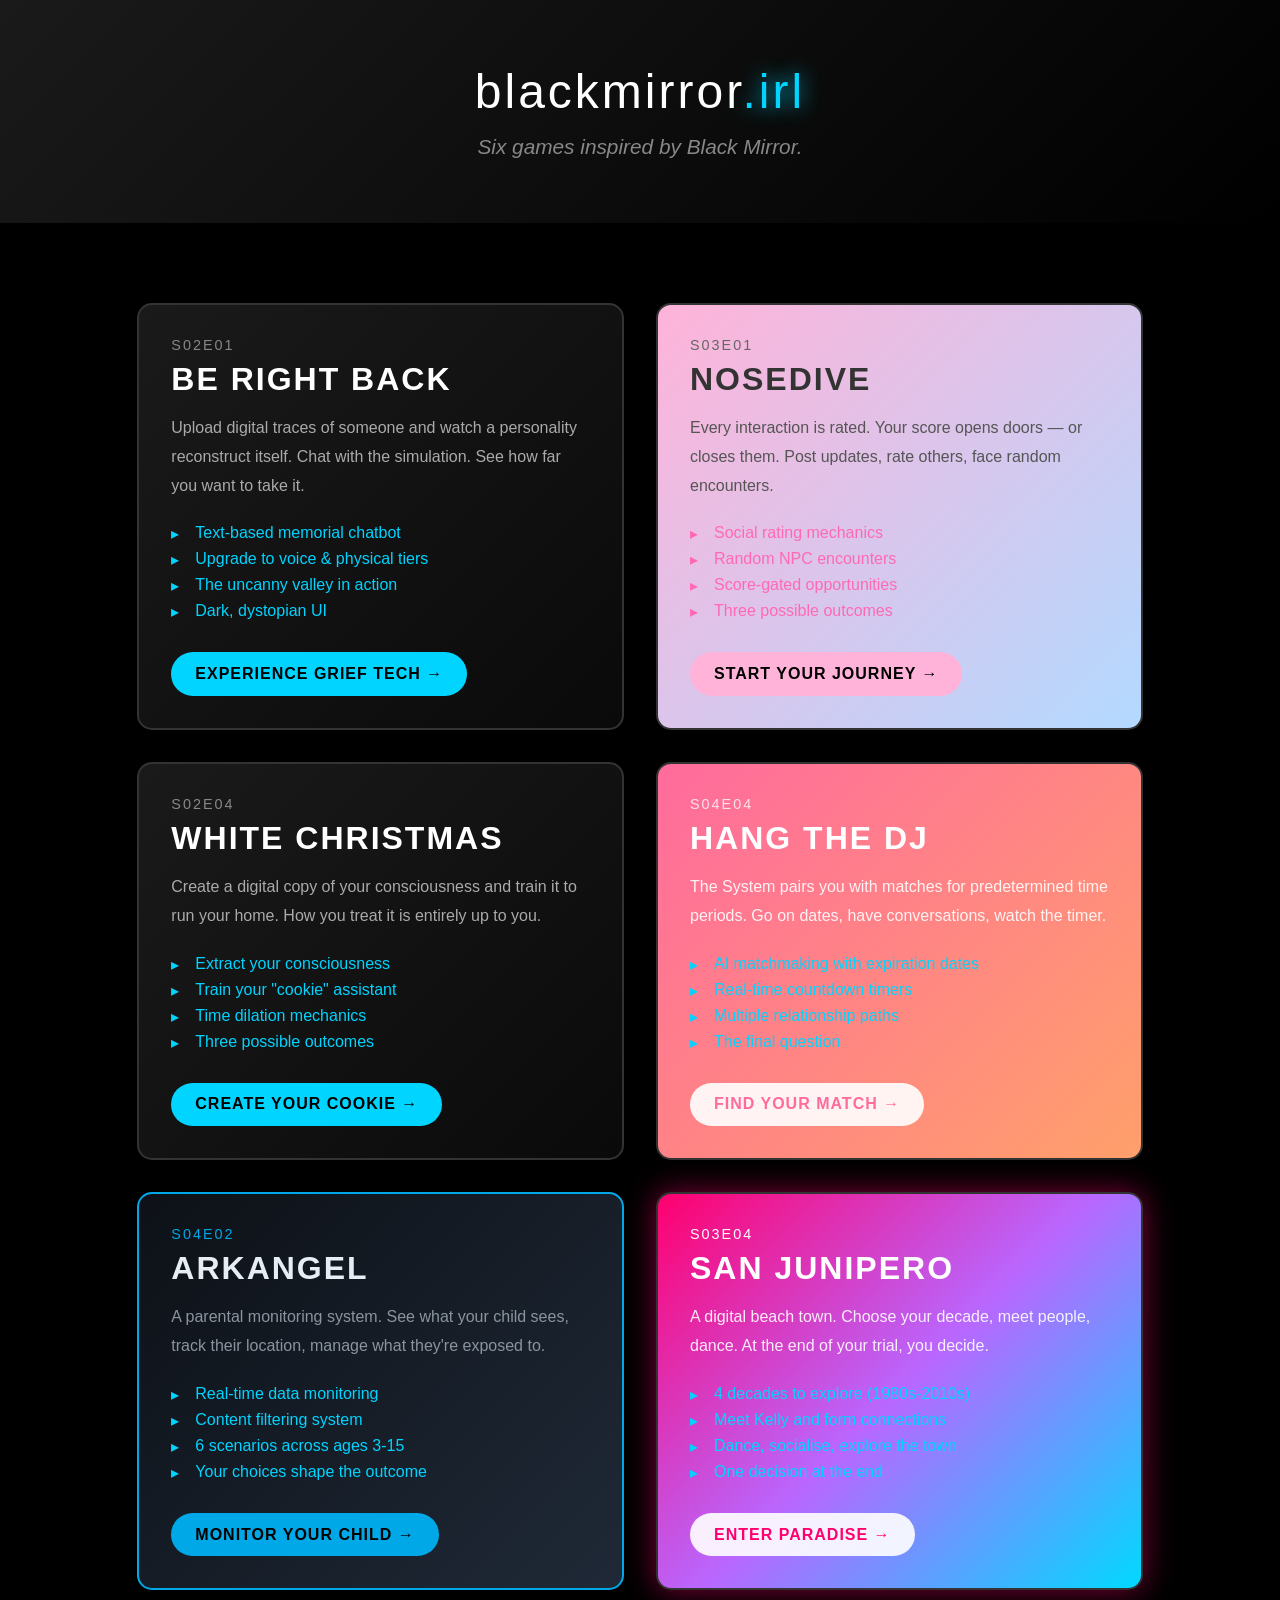
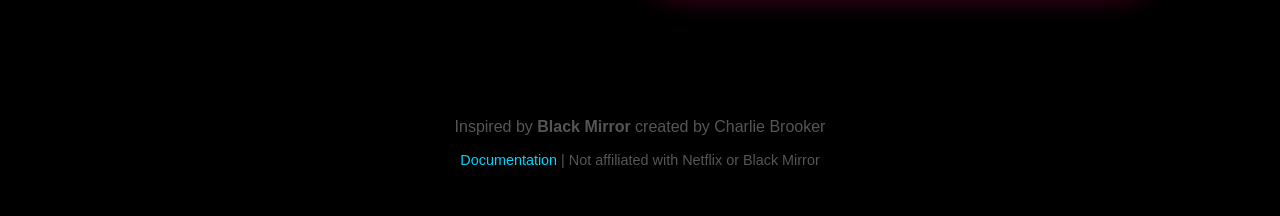
==== commit f71b748c: "Fix: tagline copy, White Christmas sync, Hang the DJ timer labels, San Junipero Kelly dialogue" ====
--- a/index.html
+++ b/index.html
@@ -210,7 +210,7 @@
 <body>
     <header>
         <h1 class="logo">blackmirror<span class="irl">.irl</span></h1>
-        <p class="tagline">Six Black Mirror episodes. Your choices.</p>
+        <p class="tagline">Six games inspired by Black Mirror.</p>
     </header>
     
     <div class="container">
@@ -323,7 +323,6 @@
     
     <footer>
         <p>Inspired by <strong>Black Mirror</strong> created by Charlie Brooker</p>
-        <p>These experiences are for artistic purposes.</p>
         <p style="margin-top: 1rem; font-size: 0.9rem;">
             <a href="README.md">Documentation</a> | 
             Not affiliated with Netflix or Black Mirror
